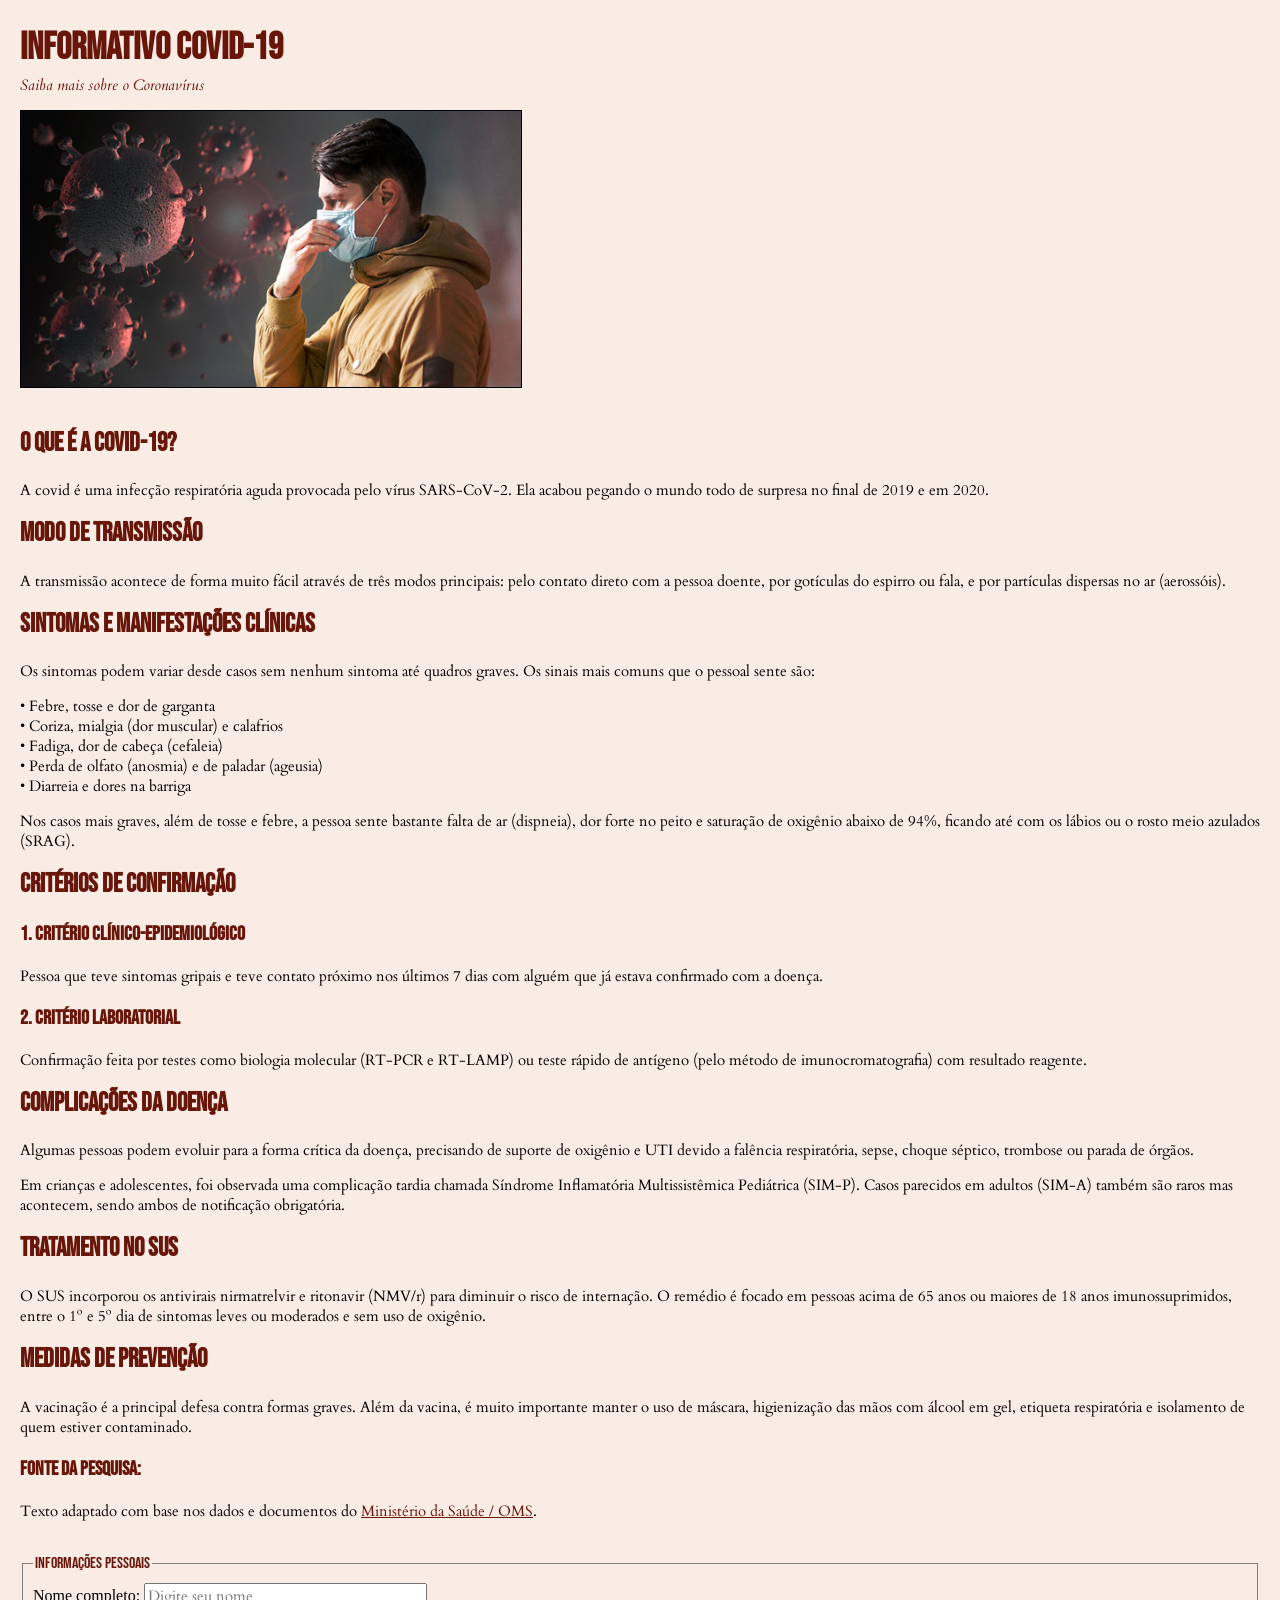
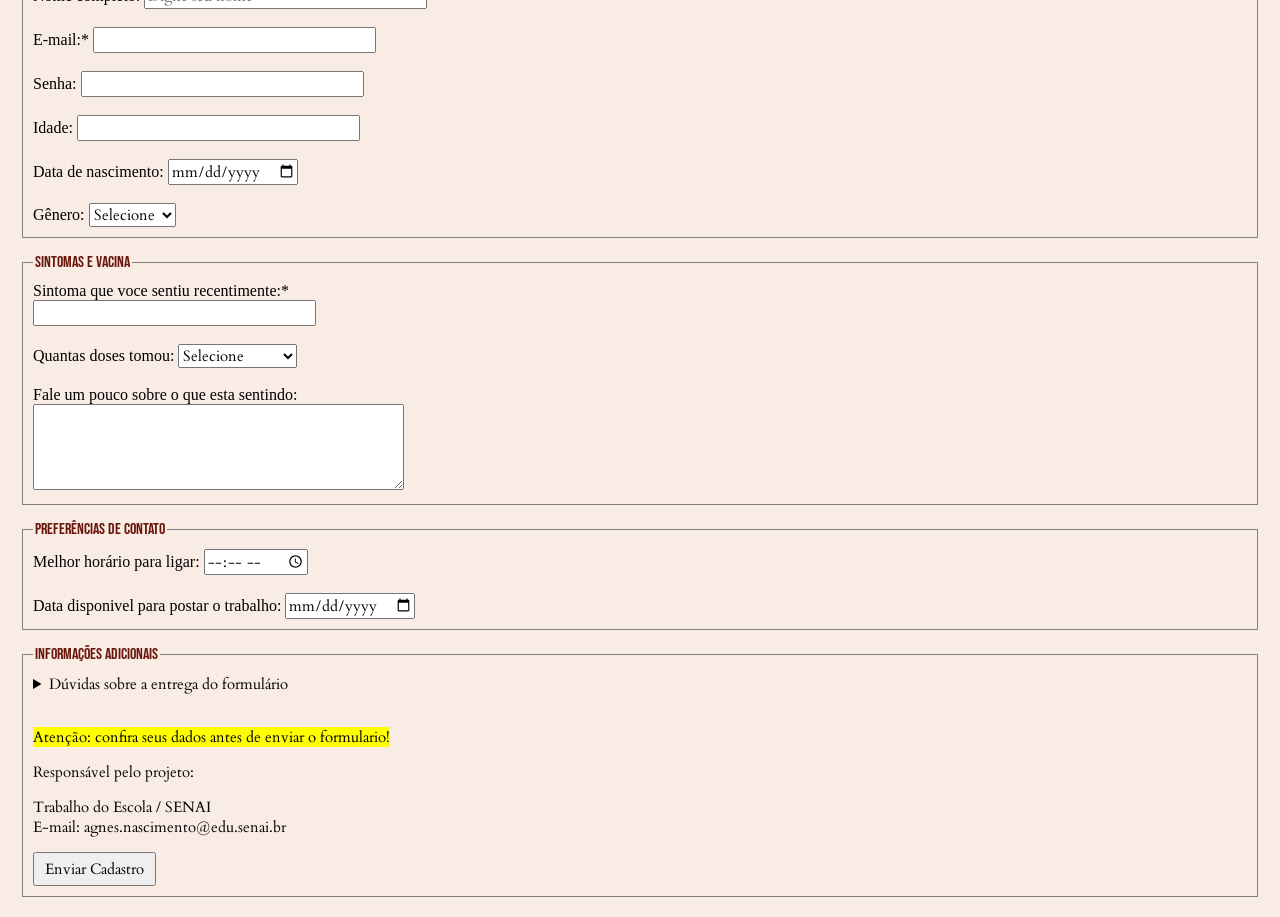
==== index.html @ e9bd857f "ajuste da estrutura de pastas" ====
<!DOCTYPE html>
<html>
<head>
    <meta charset="UTF-8">
    <title>trabalho de biologia covid</title>
    
    <!-- fontes do google -->
    <link rel="preconnect" href="https://fonts.googleapis.com">
    <link rel="preconnect" href="https://fonts.gstatic.com" crossorigin>
    <link href="https://fonts.googleapis.com/css2?family=Bebas+Neue&family=Cardo:ital,wght@0,400;0,700;1,400&display=swap" rel="stylesheet">

    <!-- css externo -->
    <link rel="stylesheet" href="style.css">
</head>
<body>

    <h1 id="titulo-principal">Informativo COVID-19</h1>
    <p class="subtitulo">Saiba mais sobre o Coronavírus</p>
    
    <img src="../imagens/coronavirus.png" width="500"><br><br>

    <h2>O que é a COVID-19?</h2>
    <p>A covid é uma infecção respiratória aguda provocada pelo vírus SARS-CoV-2. Ela acabou pegando o mundo todo de surpresa no final de 2019 e em 2020.</p>

    <h2>Modo de transmissão</h2>
    <p>A transmissão acontece de forma muito fácil através de três modos principais: pelo contato direto com a pessoa doente, por gotículas do espirro ou fala, e por partículas dispersas no ar (aerossóis).</p>

    <h2>Sintomas e Manifestações Clínicas</h2>
    <p>Os sintomas podem variar desde casos sem nenhum sintoma até quadros graves. Os sinais mais comuns que o pessoal sente são:</p>
    <p>
        • Febre, tosse e dor de garganta<br>
        • Coriza, mialgia (dor muscular) e calafrios<br>
        • Fadiga, dor de cabeça (cefaleia)<br>
        • Perda de olfato (anosmia) e de paladar (ageusia)<br>
        • Diarreia e dores na barriga
    </p>
    <p>Nos casos mais graves, além de tosse e febre, a pessoa sente bastante falta de ar (dispneia), dor forte no peito e saturação de oxigênio abaixo de 94%, ficando até com os lábios ou o rosto meio azulados (SRAG).</p>

    <h2>Critérios de Confirmação</h2>
    <h3>1. Critério Clínico-Epidemiológico</h3>
    <p>Pessoa que teve sintomas gripais e teve contato próximo nos últimos 7 dias com alguém que já estava confirmado com a doença.</p>
    
    <h3>2. Critério Laboratorial</h3>
    <p>Confirmação feita por testes como biologia molecular (RT-PCR e RT-LAMP) ou teste rápido de antígeno (pelo método de imunocromatografia) com resultado reagente.</p>

    <h2>Complicações da Doença</h2>
    <p>Algumas pessoas podem evoluir para a forma crítica da doença, precisando de suporte de oxigênio e UTI devido a falência respiratória, sepse, choque séptico, trombose ou parada de órgãos.</p>
    <p>Em crianças e adolescentes, foi observada uma complicação tardia chamada Síndrome Inflamatória Multissistêmica Pediátrica (SIM-P). Casos parecidos em adultos (SIM-A) também são raros mas acontecem, sendo ambos de notificação obrigatória.</p>

    <h2>Tratamento no SUS</h2>
    <p>O SUS incorporou os antivirais nirmatrelvir e ritonavir (NMV/r) para diminuir o risco de internação. O remédio é focado em pessoas acima de 65 anos ou maiores de 18 anos imunossuprimidos, entre o 1º e 5º dia de sintomas leves ou moderados e sem uso de oxigênio.</p>

    <h2>Medidas de Prevenção</h2>
    <p>A vacinação é a principal defesa contra formas graves. Além da vacina, é muito importante manter o uso de máscara, higienização das mãos com álcool em gel, etiqueta respiratória e isolamento de quem estiver contaminado.</p>

    <h3>Fonte da pesquisa:</h3>
    <p>
        Texto adaptado com base nos dados e documentos do 
        <a href="https://www.gov.br/saude/pt-br/assuntos/coronavirus" target="_blank">Ministério da Saúde / OMS</a>.
    </p>

    <br>

    <form>
        <fieldset>
            <legend>Informações Pessoais</legend>
            
            Nome completo: <input type="text" placeholder="Digite seu nome"><br><br>

            E-mail:* <input type="email" required><br><br>

            Senha: <input type="password"><br><br>

            Idade: <input type="number"><br><br>

            Data de nascimento: <input type="date"><br><br>

            Gênero: 
            <select>
                <option>Selecione</option>
                <option>Feminino</option>
                <option>Masculino</option>
                <option>Outro</option>
            </select>
        </fieldset>

        <fieldset>
            <legend>Sintomas e Vacina</legend>

            Sintoma que voce sentiu recentimente:*<br>
            <input type="text"><br><br>

            Quantas doses tomou:
            <select>
                <option>Selecione</option>
                <option>Nenhuma</option>
                <option>1 dose</option>
                <option>2 doses</option>
                <option>3 doses ou mais</option>
            </select><br><br>

            Fale um pouco sobre o que esta sentindo:<br>
            <textarea rows="4" cols="35"></textarea>
        </fieldset>

        <fieldset>
            <legend>Preferências de Contato</legend>

            Melhor horário para ligar: <input type="time"><br><br>

            Data disponivel para postar o trabalho: <input type="date">
        </fieldset>

        <fieldset>
            <legend>Informações Adicionais</legend>

            <details>
                <summary>Dúvidas sobre a entrega do formulário</summary>
                <p>Caso precise corrigir alguma resposta enviada, mande uma mensagem direto no e-mail de contato abaixo.</p>
            </details><br>

            <p><mark>Atenção: confira seus dados antes de enviar o formulario!</mark></p>

            <p>Responsável pelo projeto:</p>
            <p>
                Trabalho do Escola / SENAI<br>
                E-mail: agnes.nascimento@edu.senai.br
            </p>

            <button type="submit">Enviar Cadastro</button>
        </fieldset>
    </form>

</body>
</html>
---- style.css ----
/* trabalho de biologia - css */

body {
    background-color: #F9ECE5;
    margin: 20px;
}

/* titulos em bebas neue e cor vinho */
h1, h2, h3, legend {
    font-family: 'Bebas Neue', sans-serif;
    color: #68150A;
}

h1 {
    font-size: 38px;
    margin-bottom: 0;
}

h2 {
    font-size: 26px;
    margin-top: 18px;
}

h3 {
    font-size: 20px;
}

/* frases e textos na fonte cardo */
p, label, input, select, textarea, button, summary, details, mark, option {
    font-family: 'Cardo', serif;
    color: black;
    font-size: 15px;
}

.subtitulo {
    font-style: italic;
    color: #68150A;
    margin-top: 5px;
    margin-bottom: 15px;
}

a {
    color: #68150A;
}

img {
    border: 1px solid black;
    max-width: 100%;
}

fieldset {
    border: 1px solid gray;
    margin-bottom: 15px;
    padding: 10px;
}

mark {
    background-color: yellow;
    color: black;
}

button {
    padding: 5px 10px;
    cursor: pointer;
}
}
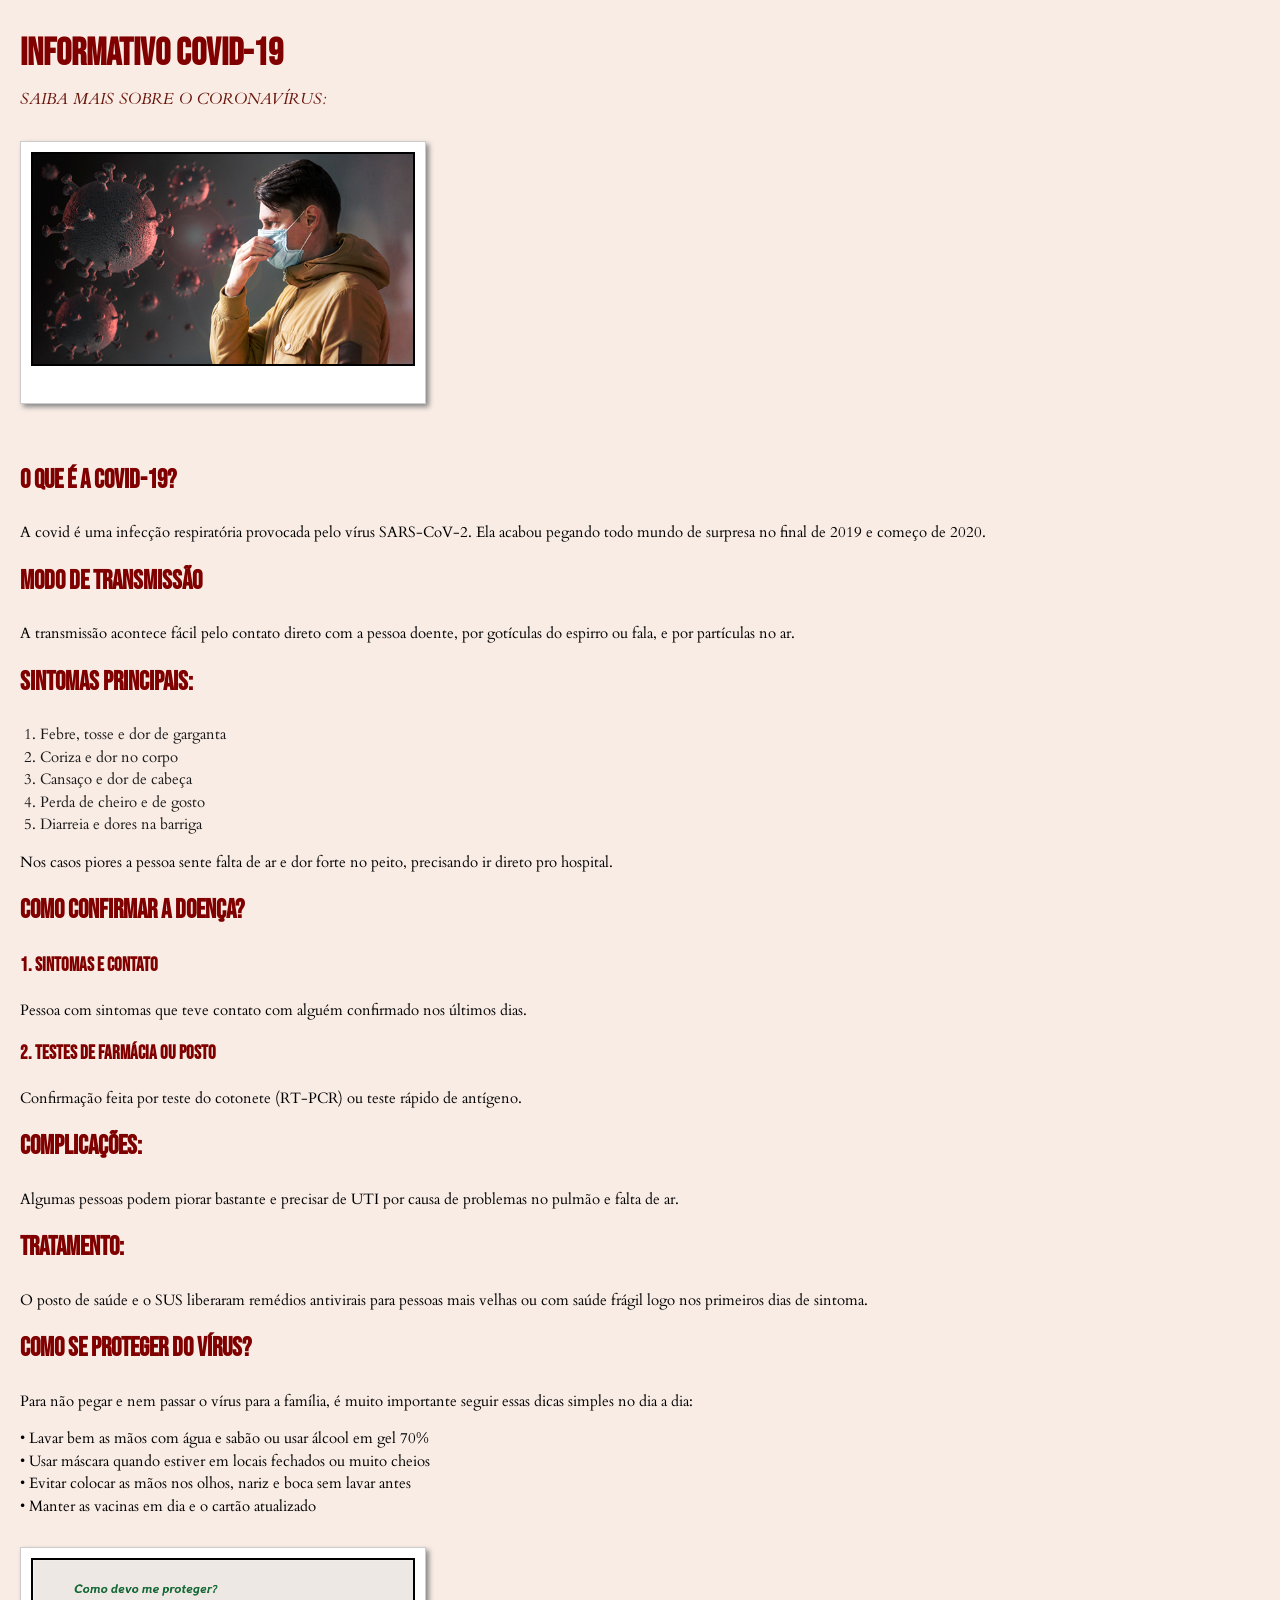
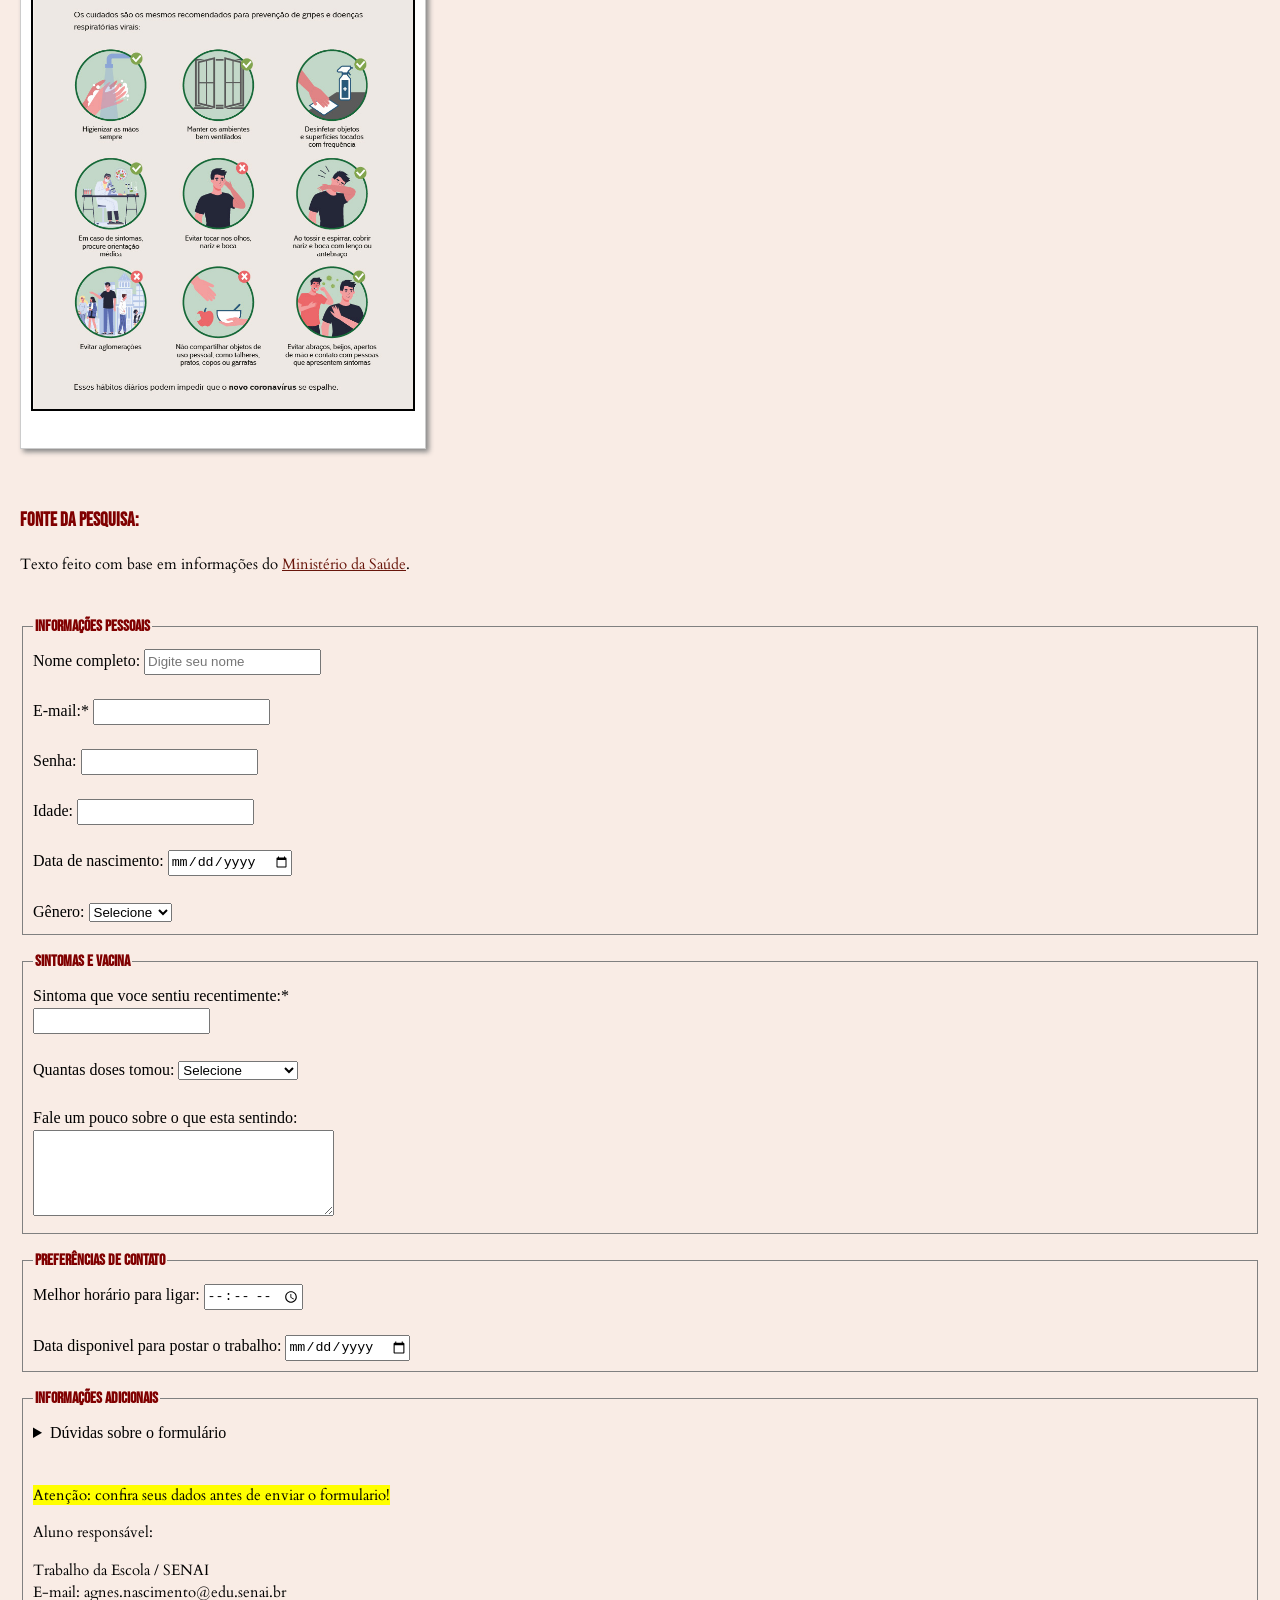
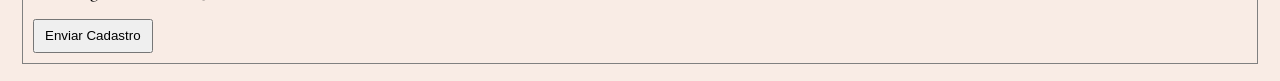
==== commit fae9b773: "atualizando html e css" ====
--- a/index.html
+++ b/index.html
@@ -1,62 +1,72 @@
 <!DOCTYPE html>
-<html>
+<html lang="pt-br">
 <head>
     <meta charset="UTF-8">
-    <title>trabalho de biologia covid</title>
+    <title>covid</title>
     
-    <!-- fontes do google -->
     <link rel="preconnect" href="https://fonts.googleapis.com">
     <link rel="preconnect" href="https://fonts.gstatic.com" crossorigin>
     <link href="https://fonts.googleapis.com/css2?family=Bebas+Neue&family=Cardo:ital,wght@0,400;0,700;1,400&display=swap" rel="stylesheet">
 
-    <!-- css externo -->
     <link rel="stylesheet" href="style.css">
 </head>
 <body>
 
     <h1 id="titulo-principal">Informativo COVID-19</h1>
-    <p class="subtitulo">Saiba mais sobre o Coronavírus</p>
     
-    <img src="../imagens/coronavirus.png" width="500"><br><br>
+    <p class="subtitulo destaque">SAIBA MAIS SOBRE O CORONAVÍRUS:</p>
+    
+    <div class="moldura-polaroid">
+        <img src="imagens/coronavirus.png" alt="Coronavírus" width="380">
+    </div><br><br>
 
     <h2>O que é a COVID-19?</h2>
-    <p>A covid é uma infecção respiratória aguda provocada pelo vírus SARS-CoV-2. Ela acabou pegando o mundo todo de surpresa no final de 2019 e em 2020.</p>
+    <p>A covid é uma infecção respiratória provocada pelo vírus SARS-CoV-2. Ela acabou pegando todo mundo de surpresa no final de 2019 e começo de 2020.</p>
 
     <h2>Modo de transmissão</h2>
-    <p>A transmissão acontece de forma muito fácil através de três modos principais: pelo contato direto com a pessoa doente, por gotículas do espirro ou fala, e por partículas dispersas no ar (aerossóis).</p>
+    <p>A transmissão acontece fácil pelo contato direto com a pessoa doente, por gotículas do espirro ou fala, e por partículas no ar.</p>
 
-    <h2>Sintomas e Manifestações Clínicas</h2>
-    <p>Os sintomas podem variar desde casos sem nenhum sintoma até quadros graves. Os sinais mais comuns que o pessoal sente são:</p>
+    <h2>Sintomas principais:</h2>
+    <ol class="lista-itens">
+        <li>Febre, tosse e dor de garganta</li>
+        <li>Coriza e dor no corpo</li>
+        <li>Cansaço e dor de cabeça</li>
+        <li>Perda de cheiro e de gosto</li>
+        <li>Diarreia e dores na barriga</li>
+    </ol>
+
+    <p>Nos casos piores a pessoa sente falta de ar e dor forte no peito, precisando ir direto pro hospital.</p>
+
+    <h2>Como confirmar a doença?</h2>
+    <h3>1. Sintomas e contato</h3>
+    <p>Pessoa com sintomas que teve contato com alguém confirmado nos últimos dias.</p>
+    
+    <h3>2. Testes de farmácia ou posto</h3>
+    <p>Confirmação feita por teste do cotonete (RT-PCR) ou teste rápido de antígeno.</p>
+
+    <h2>Complicações:</h2>
+    <p>Algumas pessoas podem piorar bastante e precisar de UTI por causa de problemas no pulmão e falta de ar.</p>
+
+    <h2>Tratamento:</h2>
+    <p>O posto de saúde e o SUS liberaram remédios antivirais para pessoas mais velhas ou com saúde frágil logo nos primeiros dias de sintoma.</p>
+
+    <h2>Como se proteger do vírus?</h2>
+    <p>Para não pegar e nem passar o vírus para a família, é muito importante seguir essas dicas simples no dia a dia:</p>
     <p>
-        • Febre, tosse e dor de garganta<br>
-        • Coriza, mialgia (dor muscular) e calafrios<br>
-        • Fadiga, dor de cabeça (cefaleia)<br>
-        • Perda de olfato (anosmia) e de paladar (ageusia)<br>
-        • Diarreia e dores na barriga
+        • Lavar bem as mãos com água e sabão ou usar álcool em gel 70%<br>
+        • Usar máscara quando estiver em locais fechados ou muito cheios<br>
+        • Evitar colocar as mãos nos olhos, nariz e boca sem lavar antes<br>
+        • Manter as vacinas em dia e o cartão atualizado
     </p>
-    <p>Nos casos mais graves, além de tosse e febre, a pessoa sente bastante falta de ar (dispneia), dor forte no peito e saturação de oxigênio abaixo de 94%, ficando até com os lábios ou o rosto meio azulados (SRAG).</p>
 
-    <h2>Critérios de Confirmação</h2>
-    <h3>1. Critério Clínico-Epidemiológico</h3>
-    <p>Pessoa que teve sintomas gripais e teve contato próximo nos últimos 7 dias com alguém que já estava confirmado com a doença.</p>
-    
-    <h3>2. Critério Laboratorial</h3>
-    <p>Confirmação feita por testes como biologia molecular (RT-PCR e RT-LAMP) ou teste rápido de antígeno (pelo método de imunocromatografia) com resultado reagente.</p>
-
-    <h2>Complicações da Doença</h2>
-    <p>Algumas pessoas podem evoluir para a forma crítica da doença, precisando de suporte de oxigênio e UTI devido a falência respiratória, sepse, choque séptico, trombose ou parada de órgãos.</p>
-    <p>Em crianças e adolescentes, foi observada uma complicação tardia chamada Síndrome Inflamatória Multissistêmica Pediátrica (SIM-P). Casos parecidos em adultos (SIM-A) também são raros mas acontecem, sendo ambos de notificação obrigatória.</p>
-
-    <h2>Tratamento no SUS</h2>
-    <p>O SUS incorporou os antivirais nirmatrelvir e ritonavir (NMV/r) para diminuir o risco de internação. O remédio é focado em pessoas acima de 65 anos ou maiores de 18 anos imunossuprimidos, entre o 1º e 5º dia de sintomas leves ou moderados e sem uso de oxigênio.</p>
-
-    <h2>Medidas de Prevenção</h2>
-    <p>A vacinação é a principal defesa contra formas graves. Além da vacina, é muito importante manter o uso de máscara, higienização das mãos com álcool em gel, etiqueta respiratória e isolamento de quem estiver contaminado.</p>
+    <div class="moldura-polaroid">
+        <img src="imagens/virus 3.png" alt="Virus 3" width="380">
+    </div><br><br>
 
     <h3>Fonte da pesquisa:</h3>
     <p>
-        Texto adaptado com base nos dados e documentos do 
-        <a href="https://www.gov.br/saude/pt-br/assuntos/coronavirus" target="_blank">Ministério da Saúde / OMS</a>.
+        Texto feito com base em informações do 
+        <a href="https://www.gov.br/saude/pt-br/assuntos/coronavirus" target="_blank">Ministério da Saúde</a>.
     </p>
 
     <br>
@@ -115,15 +125,15 @@
             <legend>Informações Adicionais</legend>
 
             <details>
-                <summary>Dúvidas sobre a entrega do formulário</summary>
-                <p>Caso precise corrigir alguma resposta enviada, mande uma mensagem direto no e-mail de contato abaixo.</p>
+                <summary>Dúvidas sobre o formulário</summary>
+                <p>Se precisar mudar alguma coisa mande uma mensagem no e-mail abaixo.</p>
             </details><br>
 
             <p><mark>Atenção: confira seus dados antes de enviar o formulario!</mark></p>
 
-            <p>Responsável pelo projeto:</p>
+            <p>Aluno responsável:</p>
             <p>
-                Trabalho do Escola / SENAI<br>
+                Trabalho da Escola / SENAI<br>
                 E-mail: agnes.nascimento@edu.senai.br
             </p>
 
--- a/style.css
+++ b/style.css
@@ -1,17 +1,20 @@
-/* trabalho de biologia - css */
+/* covid */
+* {
+    line-height: 1.5;
+}
 
 body {
     background-color: #F9ECE5;
     margin: 20px;
 }
 
-/* titulos em bebas neue e cor vinho */
 h1, h2, h3, legend {
     font-family: 'Bebas Neue', sans-serif;
-    color: #68150A;
+    color: maroon;
+    font-weight: 700;
 }
 
-h1 {
+#titulo-principal {
     font-size: 38px;
     margin-bottom: 0;
 }
@@ -21,31 +24,46 @@
     margin-top: 18px;
 }
 
-h3 {
-    font-size: 20px;
-}
-
-/* frases e textos na fonte cardo */
-p, label, input, select, textarea, button, summary, details, mark, option {
-    font-family: 'Cardo', serif;
-    color: black;
-    font-size: 15px;
-}
-
 .subtitulo {
     font-style: italic;
-    color: #68150A;
+    color: rgb(104, 21, 10);
     margin-top: 5px;
     margin-bottom: 15px;
 }
 
+.destaque {
+    font-size: 16px;
+}
+
+.lista-itens {
+    color: rgba(0, 0, 0, 0.9);
+    font-size: 15px;
+    padding-left: 20px;
+}
+
+/* moldura das fotos */
+.moldura-polaroid {
+    background-color: white;
+    padding: 10px 10px 30px 10px;
+    border: 1px solid #ccc;
+    box-shadow: 3px 3px 5px #888;
+    display: inline-block;
+    margin-top: 15px;
+    margin-bottom: 15px;
+}
+
+.moldura-polaroid img {
+    border: 2px solid black;
+}
+
+/* textos e tags */
+p, li, label {
+    font-family: 'Cardo', serif;
+    font-size: 15px;
+}
+
 a {
     color: #68150A;
-}
-
-img {
-    border: 1px solid black;
-    max-width: 100%;
 }
 
 fieldset {
@@ -62,5 +80,4 @@
 button {
     padding: 5px 10px;
     cursor: pointer;
-}
 }
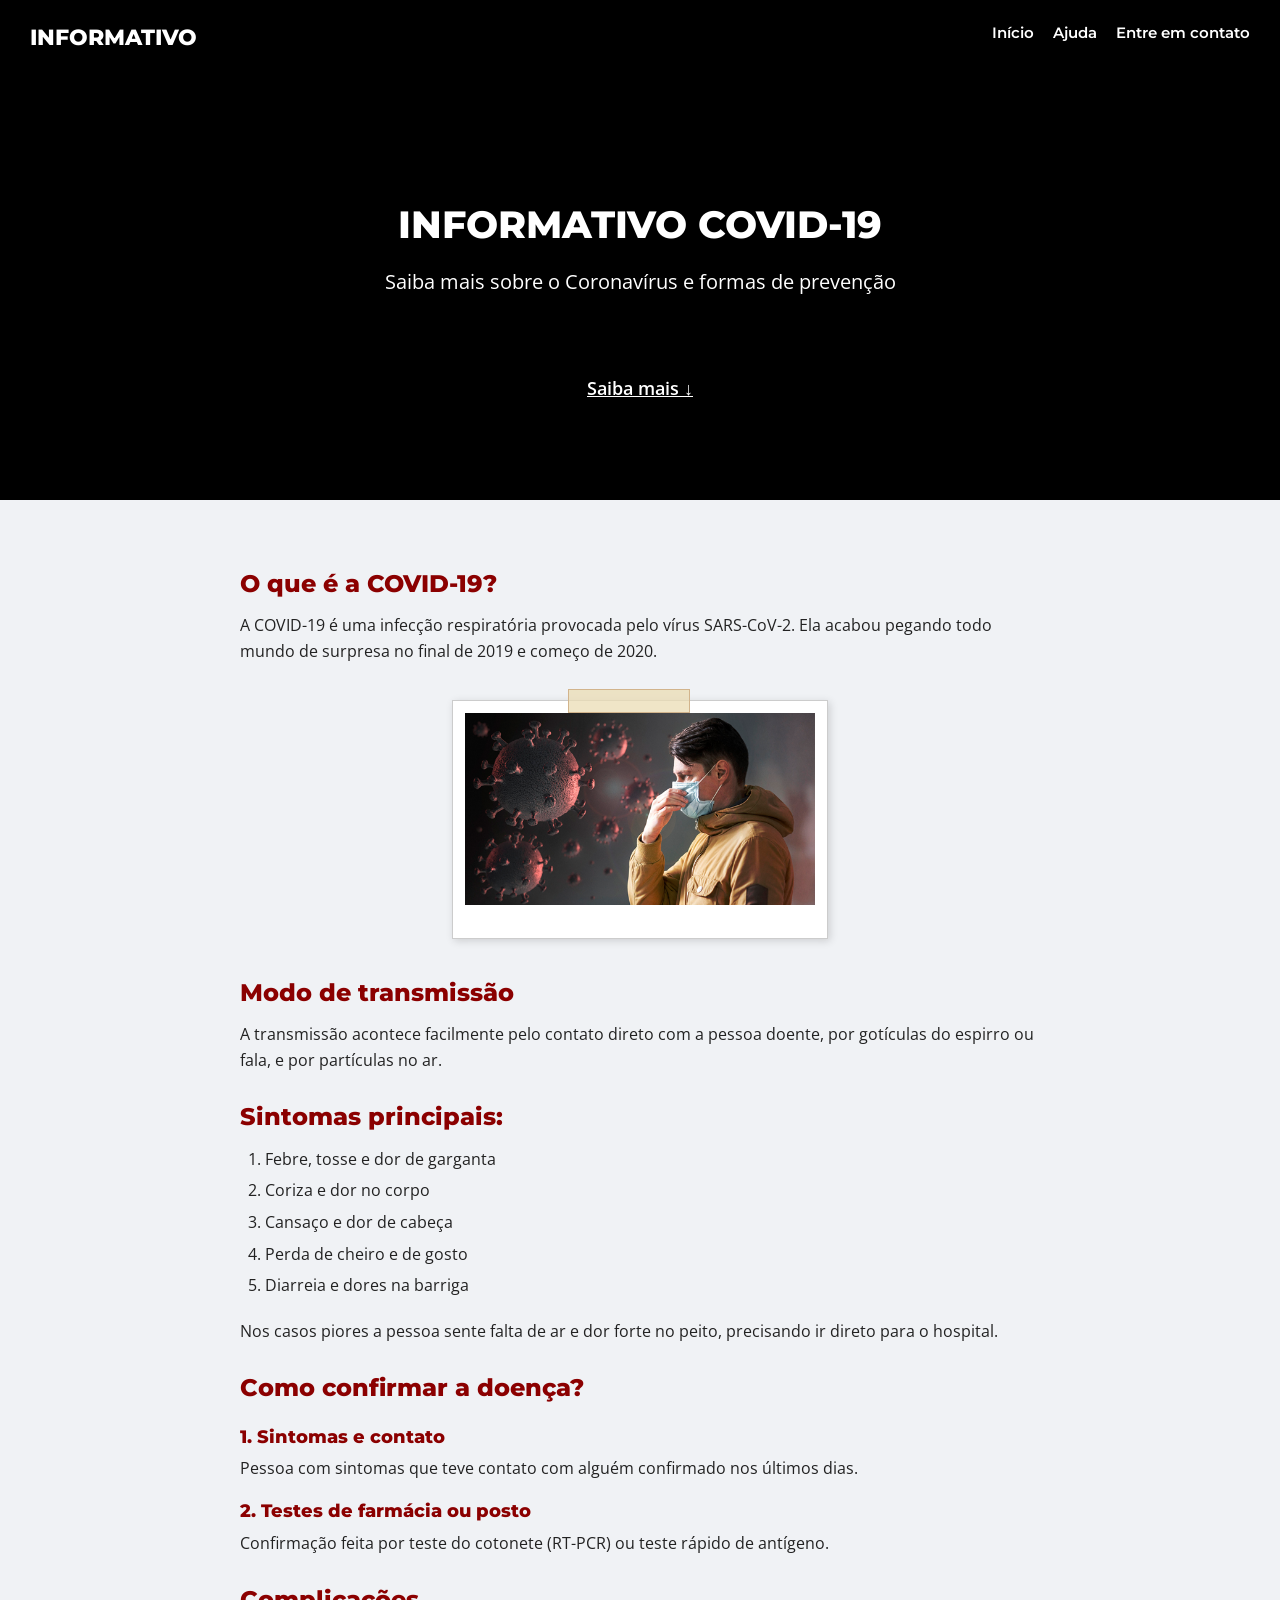
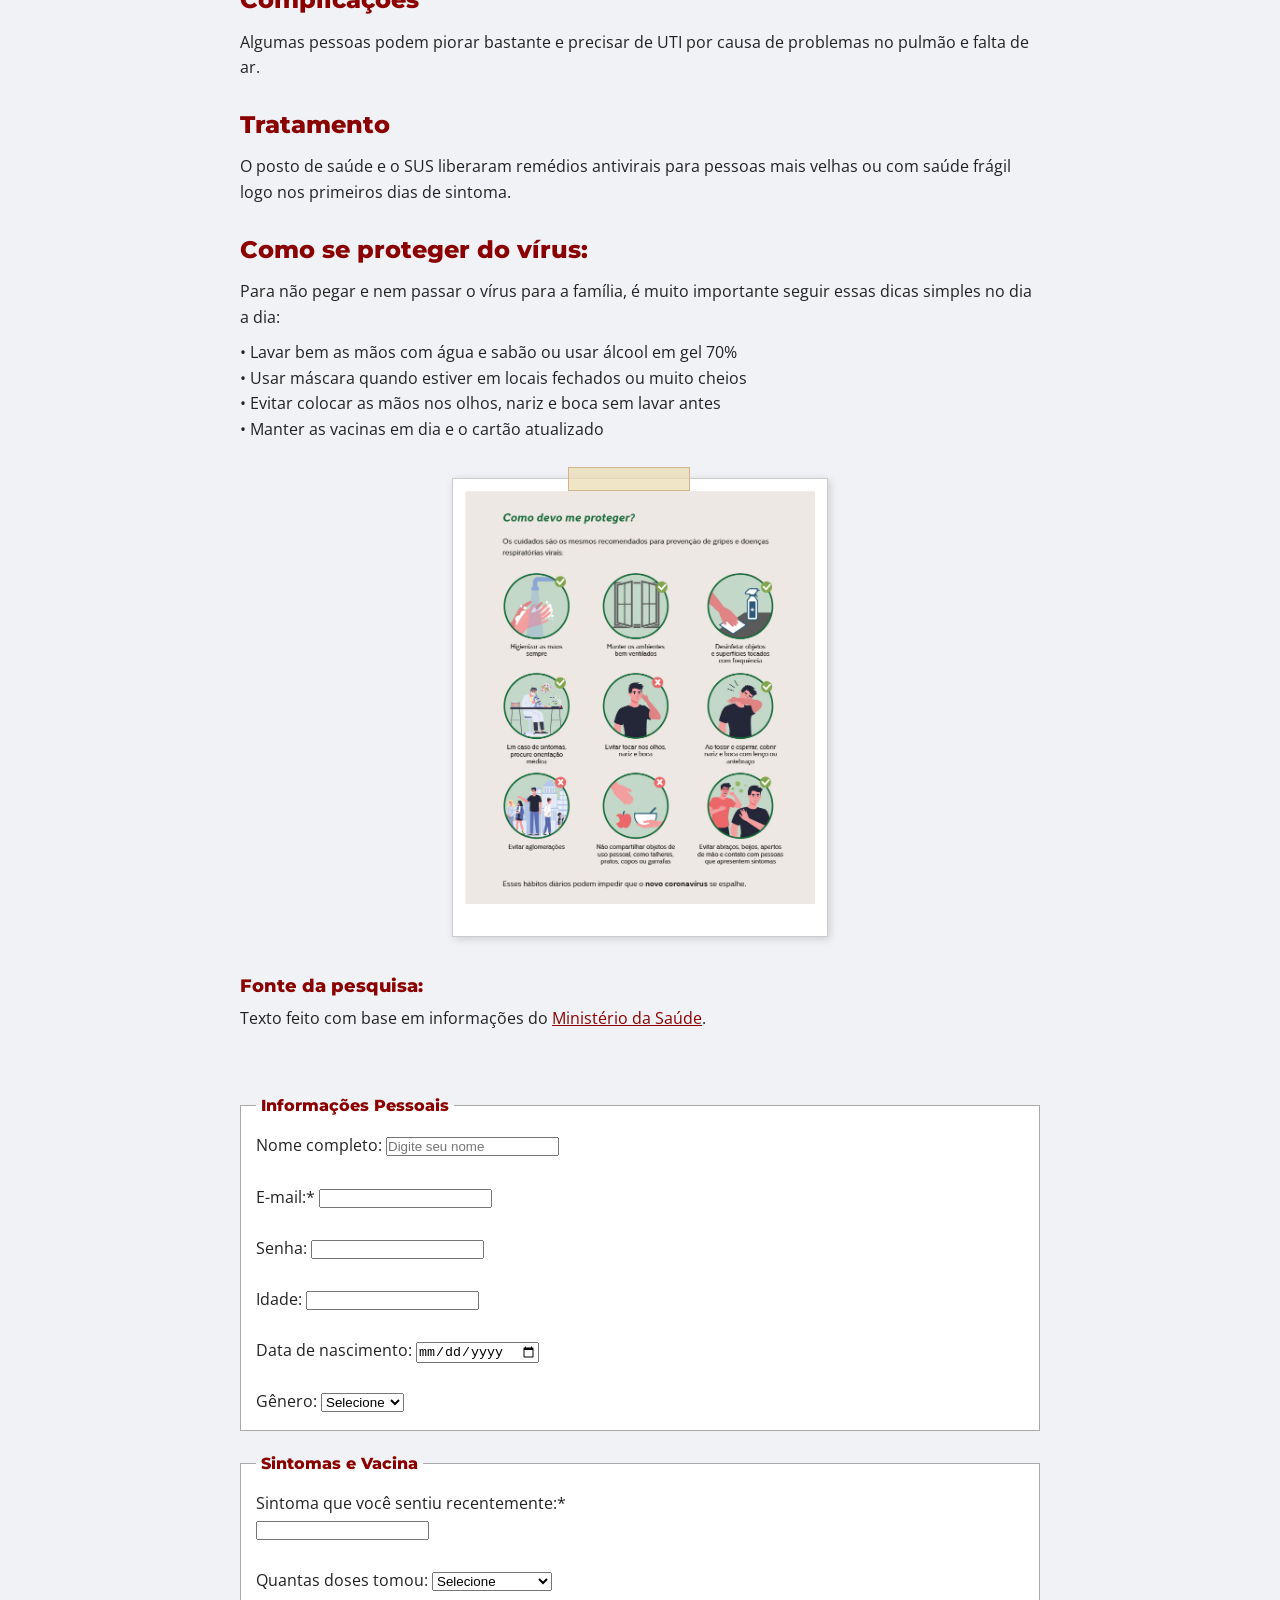
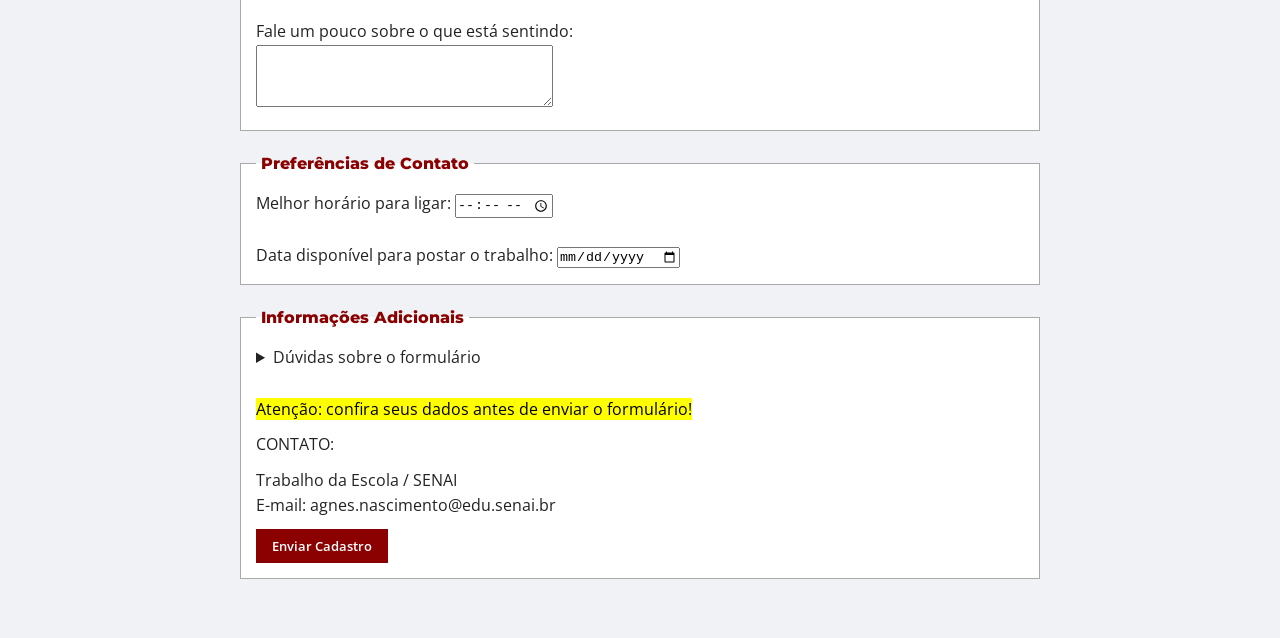
==== commit 9b87c2e9: "atualizando html e css" ====
--- a/index.html
+++ b/index.html
@@ -2,144 +2,177 @@
 <html lang="pt-br">
 <head>
     <meta charset="UTF-8">
-    <title>covid</title>
+    <title>Informativo COVID-19</title>
     
+    <!-- Fontes do Google -->
     <link rel="preconnect" href="https://fonts.googleapis.com">
     <link rel="preconnect" href="https://fonts.gstatic.com" crossorigin>
-    <link href="https://fonts.googleapis.com/css2?family=Bebas+Neue&family=Cardo:ital,wght@0,400;0,700;1,400&display=swap" rel="stylesheet">
+    <link href="https://fonts.googleapis.com/css2?family=Montserrat:wght@600;800&family=Open+Sans:wght@400;600&display=swap" rel="stylesheet">
 
     <link rel="stylesheet" href="style.css">
 </head>
 <body>
 
-    <h1 id="titulo-principal">Informativo COVID-19</h1>
-    
-    <p class="subtitulo destaque">SAIBA MAIS SOBRE O CORONAVÍRUS:</p>
-    
-    <div class="moldura-polaroid">
-        <img src="imagens/coronavirus.png" alt="Coronavírus" width="380">
-    </div><br><br>
+    <!-- CAPA COM VIDEO DE FUNDO -->
+    <div class="capa" id="inicio">
+        <video autoplay loop muted playsinline class="video-fundo">
+            <source src="video/virus.mp4" type="video/mp4">
+        </video>
 
-    <h2>O que é a COVID-19?</h2>
-    <p>A covid é uma infecção respiratória provocada pelo vírus SARS-CoV-2. Ela acabou pegando todo mundo de surpresa no final de 2019 e começo de 2020.</p>
+        <!-- Sombra para escurecer o video e ler o texto por cima -->
+        <div class="sombra"></div>
 
-    <h2>Modo de transmissão</h2>
-    <p>A transmissão acontece fácil pelo contato direto com a pessoa doente, por gotículas do espirro ou fala, e por partículas no ar.</p>
+        <div class="topo">
+            <span class="logo">INFORMATIVO</span>
+            <div class="menu">
+                <a href="#inicio">Início</a>
+                <a href="#ajuda">Ajuda</a>
+                <a href="#contato">Entre em contato</a>
+            </div>
+        </div>
 
-    <h2>Sintomas principais:</h2>
-    <ol class="lista-itens">
-        <li>Febre, tosse e dor de garganta</li>
-        <li>Coriza e dor no corpo</li>
-        <li>Cansaço e dor de cabeça</li>
-        <li>Perda de cheiro e de gosto</li>
-        <li>Diarreia e dores na barriga</li>
-    </ol>
+        <div class="texto-capa">
+            <h1>INFORMATIVO COVID-19</h1>
+            <p>Saiba mais sobre o Coronavírus e formas de prevenção</p>
+            <br><br>
+            <a href="#conteudo" class="link-aluno">Saiba mais ↓</a>
+        </div>
+    </div>
 
-    <p>Nos casos piores a pessoa sente falta de ar e dor forte no peito, precisando ir direto pro hospital.</p>
+    <!-- CONTEUDO PRINCIPAL -->
+    <main class="principal" id="conteudo">
 
-    <h2>Como confirmar a doença?</h2>
-    <h3>1. Sintomas e contato</h3>
-    <p>Pessoa com sintomas que teve contato com alguém confirmado nos últimos dias.</p>
-    
-    <h3>2. Testes de farmácia ou posto</h3>
-    <p>Confirmação feita por teste do cotonete (RT-PCR) ou teste rápido de antígeno.</p>
+        <h2>O que é a COVID-19?</h2>
+        <p>A COVID-19 é uma infecção respiratória provocada pelo vírus SARS-CoV-2. Ela acabou pegando todo mundo de surpresa no final de 2019 e começo de 2020.</p>
 
-    <h2>Complicações:</h2>
-    <p>Algumas pessoas podem piorar bastante e precisar de UTI por causa de problemas no pulmão e falta de ar.</p>
+        <!-- POLAROID COM DUREX 1 -->
+        <div class="foto-polaroid">
+            <div class="durex"></div>
+            <img src="imagens/coronavirus.png" alt="Coronavírus" width="350">
+        </div>
 
-    <h2>Tratamento:</h2>
-    <p>O posto de saúde e o SUS liberaram remédios antivirais para pessoas mais velhas ou com saúde frágil logo nos primeiros dias de sintoma.</p>
+        <h2>Modo de transmissão</h2>
+        <p>A transmissão acontece facilmente pelo contato direto com a pessoa doente, por gotículas do espirro ou fala, e por partículas no ar.</p>
 
-    <h2>Como se proteger do vírus?</h2>
-    <p>Para não pegar e nem passar o vírus para a família, é muito importante seguir essas dicas simples no dia a dia:</p>
-    <p>
-        • Lavar bem as mãos com água e sabão ou usar álcool em gel 70%<br>
-        • Usar máscara quando estiver em locais fechados ou muito cheios<br>
-        • Evitar colocar as mãos nos olhos, nariz e boca sem lavar antes<br>
-        • Manter as vacinas em dia e o cartão atualizado
-    </p>
+        <h2>Sintomas principais:</h2>
+        <ol class="lista">
+            <li>Febre, tosse e dor de garganta</li>
+            <li>Coriza e dor no corpo</li>
+            <li>Cansaço e dor de cabeça</li>
+            <li>Perda de cheiro e de gosto</li>
+            <li>Diarreia e dores na barriga</li>
+        </ol>
 
-    <div class="moldura-polaroid">
-        <img src="imagens/virus 3.png" alt="Virus 3" width="380">
-    </div><br><br>
+        <p>Nos casos piores a pessoa sente falta de ar e dor forte no peito, precisando ir direto para o hospital.</p>
 
-    <h3>Fonte da pesquisa:</h3>
-    <p>
-        Texto feito com base em informações do 
-        <a href="https://www.gov.br/saude/pt-br/assuntos/coronavirus" target="_blank">Ministério da Saúde</a>.
-    </p>
+        <h2>Como confirmar a doença?</h2>
+        <h3>1. Sintomas e contato</h3>
+        <p>Pessoa com sintomas que teve contato com alguém confirmado nos últimos dias.</p>
+        
+        <h3>2. Testes de farmácia ou posto</h3>
+        <p>Confirmação feita por teste do cotonete (RT-PCR) ou teste rápido de antígeno.</p>
 
-    <br>
+        <h2>Complicações</h2>
+        <p>Algumas pessoas podem piorar bastante e precisar de UTI por causa de problemas no pulmão e falta de ar.</p>
 
-    <form>
-        <fieldset>
-            <legend>Informações Pessoais</legend>
-            
-            Nome completo: <input type="text" placeholder="Digite seu nome"><br><br>
+        <h2>Tratamento</h2>
+        <p>O posto de saúde e o SUS liberaram remédios antivirais para pessoas mais velhas ou com saúde frágil logo nos primeiros dias de sintoma.</p>
 
-            E-mail:* <input type="email" required><br><br>
+        <h2 id="ajuda">Como se proteger do vírus:</h2>
+        <p>Para não pegar e nem passar o vírus para a família, é muito importante seguir essas dicas simples no dia a dia:</p>
+        <p>
+            • Lavar bem as mãos com água e sabão ou usar álcool em gel 70%<br>
+            • Usar máscara quando estiver em locais fechados ou muito cheios<br>
+            • Evitar colocar as mãos nos olhos, nariz e boca sem lavar antes<br>
+            • Manter as vacinas em dia e o cartão atualizado
+        </p>
 
-            Senha: <input type="password"><br><br>
+        <!-- POLAROID COM DUREX 2 -->
+        <div class="foto-polaroid">
+            <div class="durex"></div>
+            <img src="imagens/virus 3.png" alt="Vírus" width="350">
+        </div>
 
-            Idade: <input type="number"><br><br>
+        <h3>Fonte da pesquisa:</h3>
+        <p>
+            Texto feito com base em informações do 
+            <a href="https://www.gov.br/saude/pt-br/assuntos/saude-de-a-a-z/c/covid-19" target="_blank">Ministério da Saúde</a>.
+        </p>
 
-            Data de nascimento: <input type="date"><br><br>
+        <br><br>
 
-            Gênero: 
-            <select>
-                <option>Selecione</option>
-                <option>Feminino</option>
-                <option>Masculino</option>
-                <option>Outro</option>
-            </select>
-        </fieldset>
+        <!-- FORMULARIO -->
+        <form id="contato">
+            <fieldset>
+                <legend>Informações Pessoais</legend>
+                
+                Nome completo: <input type="text" placeholder="Digite seu nome"><br><br>
 
-        <fieldset>
-            <legend>Sintomas e Vacina</legend>
+                E-mail:* <input type="email" required><br><br>
 
-            Sintoma que voce sentiu recentimente:*<br>
-            <input type="text"><br><br>
+                Senha: <input type="password"><br><br>
 
-            Quantas doses tomou:
-            <select>
-                <option>Selecione</option>
-                <option>Nenhuma</option>
-                <option>1 dose</option>
-                <option>2 doses</option>
-                <option>3 doses ou mais</option>
-            </select><br><br>
+                Idade: <input type="number"><br><br>
 
-            Fale um pouco sobre o que esta sentindo:<br>
-            <textarea rows="4" cols="35"></textarea>
-        </fieldset>
+                Data de nascimento: <input type="date"><br><br>
 
-        <fieldset>
-            <legend>Preferências de Contato</legend>
+                Gênero: 
+                <select>
+                    <option>Selecione</option>
+                    <option>Feminino</option>
+                    <option>Masculino</option>
+                    <option>Outro</option>
+                </select>
+            </fieldset>
 
-            Melhor horário para ligar: <input type="time"><br><br>
+            <fieldset>
+                <legend>Sintomas e Vacina</legend>
 
-            Data disponivel para postar o trabalho: <input type="date">
-        </fieldset>
+                Sintoma que você sentiu recentemente:*<br>
+                <input type="text"><br><br>
 
-        <fieldset>
-            <legend>Informações Adicionais</legend>
+                Quantas doses tomou:
+                <select>
+                    <option>Selecione</option>
+                    <option>Nenhuma</option>
+                    <option>1 dose</option>
+                    <option>2 doses</option>
+                    <option>3 doses ou mais</option>
+                </select><br><br>
 
-            <details>
-                <summary>Dúvidas sobre o formulário</summary>
-                <p>Se precisar mudar alguma coisa mande uma mensagem no e-mail abaixo.</p>
-            </details><br>
+                Fale um pouco sobre o que está sentindo:<br>
+                <textarea rows="4" cols="35"></textarea>
+            </fieldset>
 
-            <p><mark>Atenção: confira seus dados antes de enviar o formulario!</mark></p>
+            <fieldset>
+                <legend>Preferências de Contato</legend>
 
-            <p>Aluno responsável:</p>
-            <p>
-                Trabalho da Escola / SENAI<br>
-                E-mail: agnes.nascimento@edu.senai.br
-            </p>
+                Melhor horário para ligar: <input type="time"><br><br>
 
-            <button type="submit">Enviar Cadastro</button>
-        </fieldset>
-    </form>
+                Data disponível para postar o trabalho: <input type="date">
+            </fieldset>
+
+            <fieldset>
+                <legend>Informações Adicionais</legend>
+
+                <details>
+                    <summary>Dúvidas sobre o formulário</summary>
+                    <p>Se precisar mudar alguma coisa mande uma mensagem no e-mail abaixo.</p>
+                </details><br>
+
+                <p><mark>Atenção: confira seus dados antes de enviar o formulário!</mark></p>
+
+                <p>CONTATO:</p>
+                <p>
+                    Trabalho da Escola / SENAI<br>
+                    E-mail: agnes.nascimento@edu.senai.br
+                </p>
+
+                <button type="submit">Enviar Cadastro</button>
+            </fieldset>
+        </form>
+
+    </main>
 
 </body>
 </html>
--- a/style.css
+++ b/style.css
@@ -1,83 +1,216 @@
-/* covid */
+/* ZERANDO MARGENS PADRAO */
 * {
-    line-height: 1.5;
-}
-
+    margin: 0;
+    padding: 0;
+}
+
+html {
+    scroll-behavior: smooth;
+}
+
+/* CONFIGURACOES DO CORPO */
 body {
-    background-color: #F9ECE5;
-    margin: 20px;
-}
-
-h1, h2, h3, legend {
-    font-family: 'Bebas Neue', sans-serif;
-    color: maroon;
-    font-weight: 700;
-}
-
-#titulo-principal {
+    background-color: #f0f2f5; /* Cor por HEX */
+    color: #222222; /* Troca para um cinza escuro para leitura mais confortavel */
+    font-family: 'Open Sans', sans-serif;
+    font-size: 16px;
+    line-height: 1.6;
+}
+
+/* ESTRUTURA DA CAPA COM VIDEO */
+.capa {
+    position: relative;
+    width: 100%;
+    height: 500px; /* Altura fixa para nao dar erro no video */
+    overflow: hidden;
+    background-color: black;
+}
+
+.video-fundo {
+    position: absolute;
+    top: 0;
+    left: 0;
+    width: 100%;
+    height: 100%;
+    object-fit: cover;
+}
+
+/* CAMADA ESCURA POR CIMA DO VIDEO (RGBA) */
+.sombra {
+    position: absolute;
+    top: 0;
+    left: 0;
+    width: 100%;
+    height: 100%;
+    background-color: rgba(0, 0, 0, 0.5); /* Cor por RGBA */
+    z-index: 1;
+}
+
+/* TOPO E MENU SOBRE O VIDEO */
+.topo {
+    position: absolute;
+    top: 20px;
+    left: 0;
+    width: 100%;
+    padding: 0 30px;
+    box-sizing: border-box;
+    z-index: 2;
+}
+
+.logo {
+    font-family: 'Montserrat', sans-serif;
+    font-weight: 800;
+    font-size: 22px;
+    color: white; /* Cor por NOME */
+    float: left;
+}
+
+.menu {
+    float: right;
+}
+
+.menu a {
+    color: white; /* Cor por NOME */
+    font-family: 'Montserrat', sans-serif;
+    font-weight: 600;
+    font-size: 15px;
+    text-decoration: none;
+    margin-left: 15px;
+}
+
+.menu a:hover {
+    text-decoration: underline;
+}
+
+/* TEXTO DO CENTRO DA CAPA */
+.texto-capa {
+    position: absolute;
+    top: 55%;
+    left: 50%;
+    margin-left: -350px; /* Centralizando do jeito tradicional */
+    margin-top: -80px;
+    width: 700px;
+    text-align: center;
+    color: white; /* Cor por NOME */
+    z-index: 2;
+}
+
+.texto-capa h1 {
+    font-family: 'Montserrat', sans-serif;
+    font-weight: 800;
     font-size: 38px;
-    margin-bottom: 0;
+    margin-bottom: 10px;
+}
+
+.texto-capa p {
+    font-size: 20px;
+    margin-bottom: 25px; /* Afasta o botao para nao ficar grudado */
+}
+
+/* LINK "SAIBA MAIS" COM CORES POR NOME */
+.link-aluno {
+    color: white; /* Cor por NOME */
+    font-size: 18px;
+    font-weight: 600;
+    text-decoration: underline;
+}
+
+.link-aluno:hover {
+    color: yellow; /* Cor por NOME */
+}
+
+.link-aluno:active {
+    color: red; /* Cor por NOME */
+}
+
+/* CONTEUDO PRINCIPAL */
+.principal {
+    width: 800px; /* Dá mais espaço para o texto respirar */
+    margin: 0 auto;
+    padding: 40px 10px;
+}
+
+h2, h3, legend {
+    font-family: 'Montserrat', sans-serif;
+    color: rgb(139, 0, 0); /* Cor por RGB */
+    font-weight: 800;
 }
 
 h2 {
-    font-size: 26px;
-    margin-top: 18px;
-}
-
-.subtitulo {
-    font-style: italic;
-    color: rgb(104, 21, 10);
-    margin-top: 5px;
-    margin-bottom: 15px;
-}
-
-.destaque {
-    font-size: 16px;
-}
-
-.lista-itens {
-    color: rgba(0, 0, 0, 0.9);
-    font-size: 15px;
-    padding-left: 20px;
-}
-
-/* moldura das fotos */
-.moldura-polaroid {
-    background-color: white;
-    padding: 10px 10px 30px 10px;
-    border: 1px solid #ccc;
-    box-shadow: 3px 3px 5px #888;
-    display: inline-block;
+    font-size: 24px;
+    margin-top: 25px;
+    margin-bottom: 10px;
+}
+
+h3 {
+    font-size: 18px;
     margin-top: 15px;
-    margin-bottom: 15px;
-}
-
-.moldura-polaroid img {
-    border: 2px solid black;
-}
-
-/* textos e tags */
-p, li, label {
-    font-family: 'Cardo', serif;
-    font-size: 15px;
+    margin-bottom: 5px;
+}
+
+p {
+    margin-bottom: 10px;
+}
+
+/* AJUSTE ESPACAMENTO DA LISTA */
+.lista {
+    padding-left: 25px;
+    margin-top: 10px;
+    margin-bottom: 20px;
+}
+
+.lista li {
+    margin-bottom: 6px;
+}
+
+/* MOLDURA POLAROID COM A FITINHA (DUREX) */
+.foto-polaroid {
+    position: relative;
+    background-color: #ffffff;
+    padding: 12px 12px 25px 12px;
+    border: 1px solid #cccccc;
+    width: 350px;
+    margin: 35px auto;
+    text-align: center;
+    box-shadow: 2px 2px 8px rgba(0, 0, 0, 0.15); /* Sombra simples de foto */
+}
+
+.durex {
+    position: absolute;
+    top: -12px;
+    left: 115px;
+    width: 120px;
+    height: 22px;
+    background-color: rgba(235, 220, 180, 0.75); /* Cor de fita transparente em RGBA */
+    border: 1px solid #d2b48c;
 }
 
 a {
-    color: #68150A;
-}
-
+    color: rgb(139, 0, 0); /* Cor por RGB */
+}
+
+/* ESTILO DO FORMULARIO */
 fieldset {
-    border: 1px solid gray;
-    margin-bottom: 15px;
-    padding: 10px;
-}
-
-mark {
-    background-color: yellow;
-    color: black;
+    border: 1px solid #a9a9a9;
+    background-color: #ffffff;
+    margin-bottom: 20px;
+    padding: 15px;
+}
+
+legend {
+    padding: 0 5px;
 }
 
 button {
-    padding: 5px 10px;
+    padding: 8px 16px;
+    background-color: #8b0000;
+    color: white;
+    border: none;
+    font-family: 'Open Sans', sans-serif;
+    font-weight: 600;
     cursor: pointer;
+}
+
+button:hover {
+    background-color: #a00000;
 }
